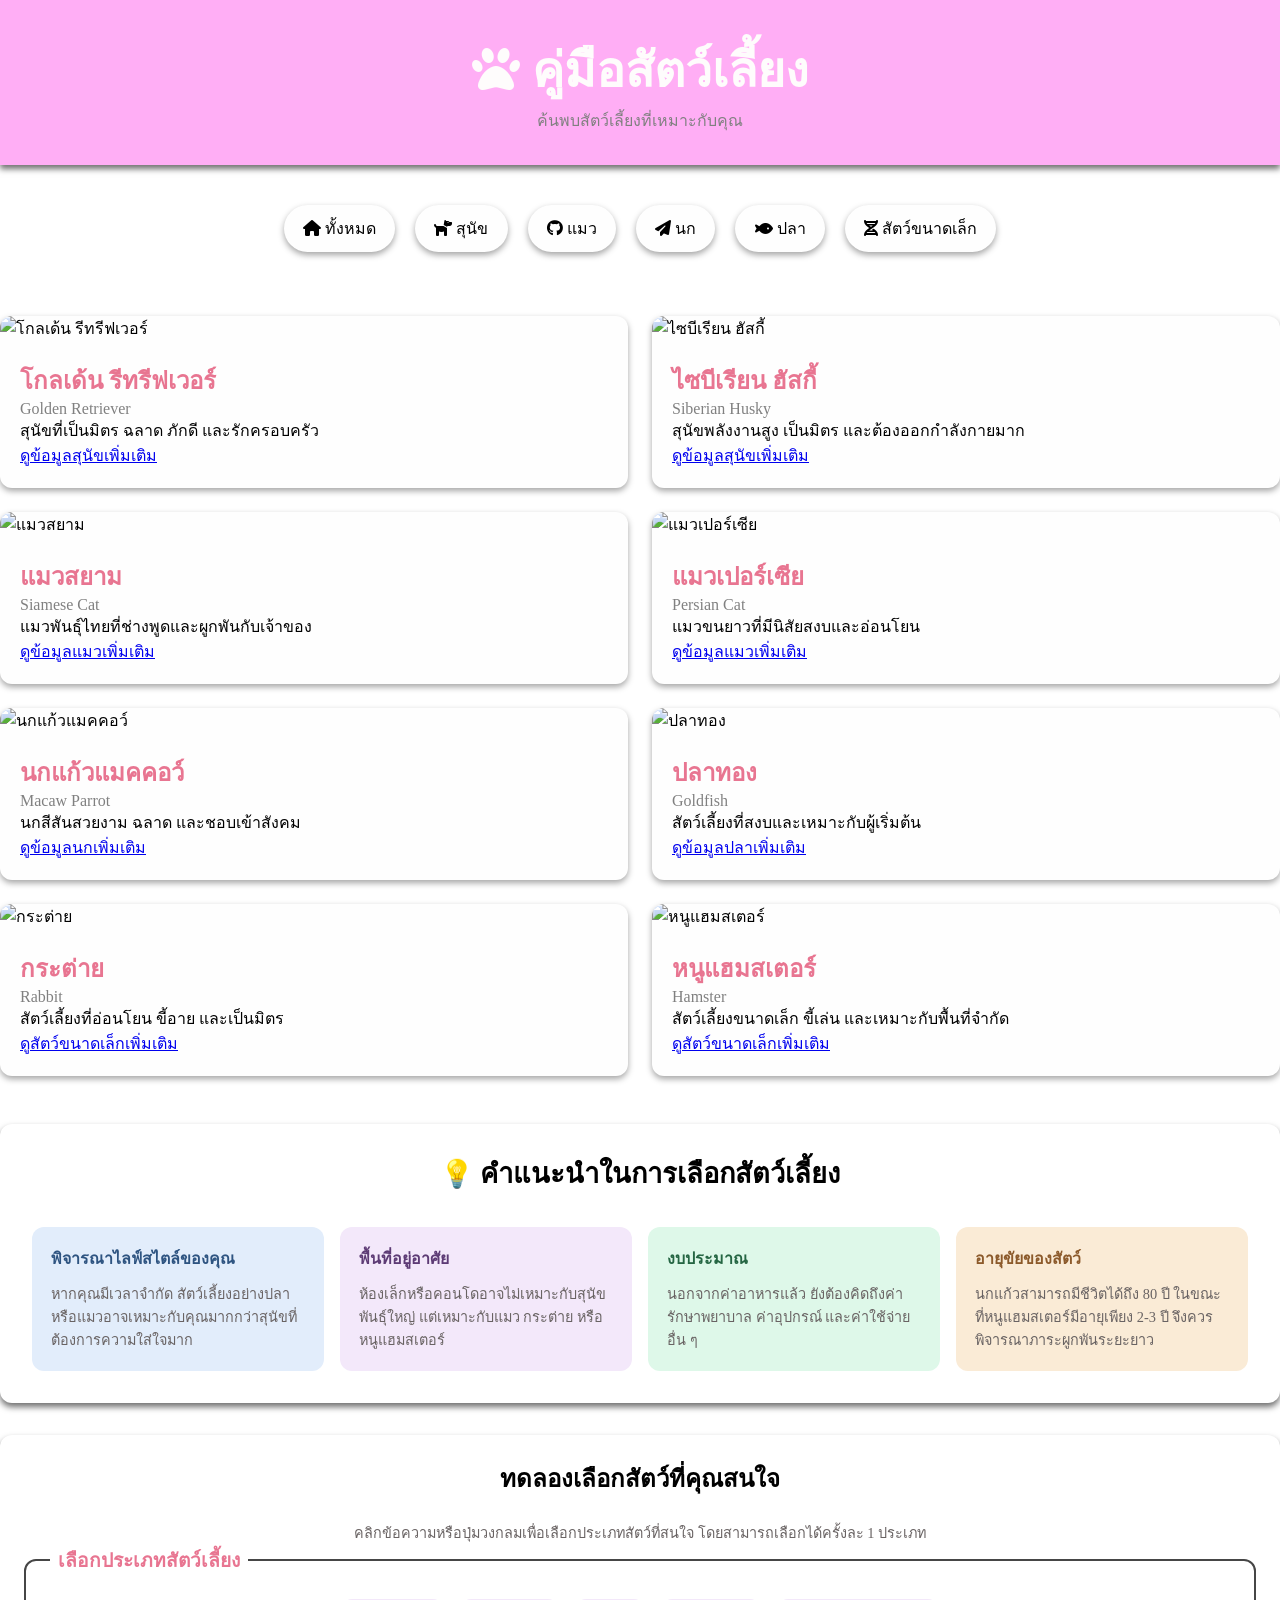
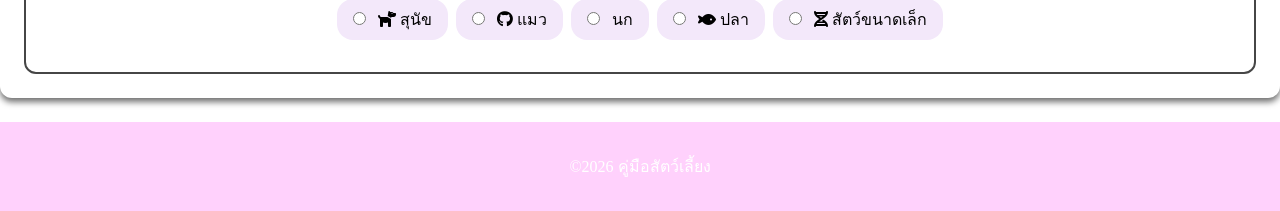
==== pets02/index.html @ fc181647 "pet-02" ====
<!DOCTYPE html>
<html lang="en">

<head>
    <meta charset="UTF-8">
    <meta name="viewport" content="width=device-width, initial-scale=1.0">
    <title>คู่มือสัตว์เลี้ยง</title>
    <link rel="stylesheet" href="../css/style-pets02.css">
    <!-- Font Awesome Icons -->
    <link rel="stylesheet" href="https://cdnjs.cloudflare.com/ajax/libs/font-awesome/6.7.2/css/all.min.css">
</head>

<body>
    <header class="header">
        <div class="header-content">
            <h1 class="header-title"><i class="fa-solid fa-paw"></i> คู่มือสัตว์เลี้ยง</h1>
            <p class="header-subtitle">ค้นพบสัตว์เลี้ยงที่เหมาะกับคุณ</p>
        </div>
    </header>

    <input type="radio" id="filter-all" name="catagory" class="filter-radio">
    <input type="radio" id="filter-dog" name="catagory" class="filter-radio">
    <input type="radio" id="filter-cat" name="catagory" class="filter-radio">
    <input type="radio" id="filter-bird" name="catagory" class="filter-radio">
    <input type="radio" id="filter-fish" name="catagory" class="filter-radio">
    <input type="radio" id="filter-small-pets" name="catagory" class="filter-radio">
    <!-----------Navber---------->
    <nav>
        <label for="filter-all" class="filter-label"><i class="fa-solid fa-house"></i> ทั้งหมด</label>
        <label for="filter-dog" class="filter-label"><i class="fa-solid fa-dog"></i> สุนัข</label>
        <label for="filter-cat" class="filter-label"><i class="fa-brands fa-github"></i> แมว</label>
        <label for="filter-bird" class="filter-label"><i class="fa-solid fa-paper-plane"></i> นก</label>
        <label for="filter-fish" class="filter-label"><i class="fa-solid fa-fish"></i> ปลา</label>
        <label for="filter-small-pets" class="filter-label"><i class="fa-solid fa-dna"></i> สัตว์ขนาดเล็ก</label>
    </nav>
 
    <main class="container">
        <h2 class="page-title">
                <span class="catagory-title title-all">สัตว์เลี้ยงทั้งหมด</span>
                <span class="catagory-title title-dog">สุนัข</span>
                <span class="catagory-title title-cat">แมว</span>
                <span class="catagory-title title-bird">นก</span>
                <span class="catagory-title title-fish">ปลา</span>
                <span class="catagory-title title-small-pets">สัตว์ขนาดเล็ก</span>
        </h2>

        <div class="pet-grid">
            <article class="pet-card pet-dog">
                <img src="https://images.unsplash.com/photo-1734966213753-1b361564bab4?auto=format&amp;fit=crop&amp;w=1080&amp;q=80"
                    alt="โกลเด้น รีทรีฟเวอร์">

                <div class="pet-content">
                    <h2>โกลเด้น รีทรีฟเวอร์</h2>
                    <p class="breed">Golden Retriever</p>
                    <p>สุนัขที่เป็นมิตร ฉลาด ภักดี และรักครอบครัว</p>
                    <p><a href="dog.html">ดูข้อมูลสุนัขเพิ่มเติม</a></p>
                </div>
            </article>

            <article class="pet-card pet-dog">
                <img src="https://images.unsplash.com/photo-1590419690008-905895e8fe0d?auto=format&amp;fit=crop&amp;w=1080&amp;q=80"
                    alt="ไซบีเรียน ฮัสกี้">

                <div class="pet-content">
                    <h2>ไซบีเรียน ฮัสกี้</h2>
                    <p class="breed">Siberian Husky</p>
                    <p>สุนัขพลังงานสูง เป็นมิตร และต้องออกกำลังกายมาก</p>
                    <p><a href="dog.html">ดูข้อมูลสุนัขเพิ่มเติม</a></p>
                </div>
            </article>

            <article class="pet-card pet-cat">
                <img src="https://images.unsplash.com/photo-1568152950566-c1bf43f4ab28?auto=format&amp;fit=crop&amp;w=1080&amp;q=80"
                    alt="แมวสยาม">

                <div class="pet-content">
                    <h2>แมวสยาม</h2>
                    <p class="breed">Siamese Cat</p>
                    <p>แมวพันธุ์ไทยที่ช่างพูดและผูกพันกับเจ้าของ</p>
                    <p><a href="cat.html">ดูข้อมูลแมวเพิ่มเติม</a></p>
                </div>
            </article>

            <article class="pet-card pet-cat">
                <img src="https://images.unsplash.com/photo-1585137173132-cf49e10ad27d?auto=format&amp;fit=crop&amp;w=1080&amp;q=80"
                    alt="แมวเปอร์เซีย">

                <div class="pet-content">
                    <h2>แมวเปอร์เซีย</h2>
                    <p class="breed">Persian Cat</p>
                    <p>แมวขนยาวที่มีนิสัยสงบและอ่อนโยน</p>
                    <p><a href="cat.html">ดูข้อมูลแมวเพิ่มเติม</a></p>
                </div>
            </article>

            <article class="pet-card pet-bird">
                <img src="https://images.unsplash.com/photo-1584888890205-9b49eaf0c660?auto=format&amp;fit=crop&amp;w=1080&amp;q=80"
                    alt="นกแก้วแมคคอว์">

                <div class="pet-content">
                    <h2>นกแก้วแมคคอว์</h2>
                    <p class="breed">Macaw Parrot</p>
                    <p>นกสีสันสวยงาม ฉลาด และชอบเข้าสังคม</p>
                    <p><a href="bird.html">ดูข้อมูลนกเพิ่มเติม</a></p>
                </div>
            </article>

            <article class="pet-card pet-fish">
                <img src="https://images.unsplash.com/photo-1592072467526-0506c6530493?auto=format&amp;fit=crop&amp;w=1080&amp;q=80"
                    alt="ปลาทอง">

                <div class="pet-content">
                    <h2>ปลาทอง</h2>
                    <p class="breed">Goldfish</p>
                    <p>สัตว์เลี้ยงที่สงบและเหมาะกับผู้เริ่มต้น</p>
                    <p><a href="fish.html">ดูข้อมูลปลาเพิ่มเติม</a></p>
                </div>
            </article>

            <article class="pet-card pet-small-pets">
                <img src="https://images.unsplash.com/photo-1622349817799-067c32295df2?auto=format&amp;fit=crop&amp;w=1080&amp;q=80"
                    alt="กระต่าย">

                <div class="pet-content">
                    <h2>กระต่าย</h2>
                    <p class="breed">Rabbit</p>
                    <p>สัตว์เลี้ยงที่อ่อนโยน ขี้อาย และเป็นมิตร</p>
                    <p><a href="small-pets.html">ดูสัตว์ขนาดเล็กเพิ่มเติม</a></p>
                </div>
            </article>

            <article class="pet-card pet-small-pets">
                <img src="https://images.unsplash.com/photo-1425082661705-1834bfd09dca?auto=format&amp;fit=crop&amp;w=1080&amp;q=80"
                    alt="หนูแฮมสเตอร์">

                <div class="pet-content">
                    <h2>หนูแฮมสเตอร์</h2>
                    <p class="breed">Hamster</p>
                    <p>สัตว์เลี้ยงขนาดเล็ก ขี้เล่น และเหมาะกับพื้นที่จำกัด</p>
                    <p><a href="small-pets.html">ดูสัตว์ขนาดเล็กเพิ่มเติม</a></p>
                </div>
            </article>

        </div>
      


    </main>
    
    <div class="advice-container">
        <h2 class="advice-title">💡 คำแนะนำในการเลือกสัตว์เลี้ยง</h2>
        <div class="advice-grid">
            <div class="advice-card">
                <h3>พิจารณาไลฟ์สไตล์ของคุณ</h3>
                <p>หากคุณมีเวลาจำกัด สัตว์เลี้ยงอย่างปลาหรือแมวอาจเหมาะกับคุณมากกว่าสุนัขที่ต้องการความใส่ใจมาก</p>
            </div>

            <div class="advice-card">
                <h3>พื้นที่อยู่อาศัย</h3>
                <p>ห้องเล็กหรือคอนโดอาจไม่เหมาะกับสุนัขพันธุ์ใหญ่ แต่เหมาะกับแมว กระต่าย หรือหนูแฮมสเตอร์</p>
            </div>

            <div class="advice-card">
                <h3>งบประมาณ</h3>
                <p>นอกจากค่าอาหารแล้ว ยังต้องคิดถึงค่ารักษาพยาบาล ค่าอุปกรณ์ และค่าใช้จ่ายอื่น ๆ</p>
            </div>

            <div class="advice-card">
                <h3>อายุขัยของสัตว์</h3>
                <p>นกแก้วสามารถมีชีวิตได้ถึง 80 ปี ในขณะที่หนูแฮมสเตอร์มีอายุเพียง 2-3 ปี จึงควรพิจารณาภาระผูกพันระยะยาว</p>
            </div>



        </div>
    </div>
      <!-- learning about forms -->
         <section class="learning-forms">
            <h2>ทดลองเลือกสัตว์ที่คุณสนใจ</h2>
            <p>คลิกข้อความหรือปุ่มวงกลมเพื่อเลือกประเภทสัตว์ที่สนใจ โดยสามารถเลือกได้ครั้งละ 1 ประเภท</p>
            <form action="" method="">
                <fieldset>
                    <legend>เลือกประเภทสัตว์เลี้ยง</legend>
                    <div class="radio-option">
                    <div class="radio-item">
                    <label for="dog">
                        <input type="radio" id="dog" name="forvorrite-pet" value="dog">
                        <i class="fa-solid fa-dog"></i> สุนัข
                    </label></div>
                    <div class="radio-item">
                    <label for="cat">
                        <input type="radio" id="cat" name="forvorrite-pet" value="cat">
                        <i class="fa-brands fa-github"></i> แมว
                    </label></div>
                    <div class="radio-item">
                    <label for="bird">
                        <input type="radio" id="bird" name="forvorrite-pet" value="bird">
                        <i class="fa-solid fa-peper-plane"></i>นก
                    </label></div>
                    <div class="radio-item">
                    <label for="fish">
                        <input type="radio" id="fish" name="forvorrite-pet" value="fish">
                        <i class="fa-solid fa-fish"></i> ปลา
                    </label></div>
                    <div class="radio-item">
                    <label for="small-pets">
                        <input type="radio" id="small-pets" name="forvorrite-pet" value="small-pets">
                        <i class="fa-solid fa-dna"></i> สัตว์ขนาดเล็ก
                    </label></div>
                    </div>
            </form>
        </section>



    <footer>
        <p>&copy;2026 คู่มือสัตว์เลี้ยง</p>
    </footer>
</body>

</html>
---- css/style-pets02.css ----
* {
    box-sizing: border-box;
    margin: 0;
    padding: 0;
    
}

:root {
    /* สีหลักของเว็บไซต์ */
    --primary-color: #fefcfc;       
    --primary-dark-color: #E87591;  
    --secondary-color: #ffa1ff;     
    --pont-color: #9cf2ff; /* สีของตัวอักษร */
    /*สีข้อความ*/
    --mute-text-color:gray;
    --nav-text-color:black;
    --light-text-color:white;
    --dark-text-color:black;
    
    /*สีพื้นหลัง*/
    --header-bg-color:rgb(253, 11, 11);
    --light-bg-color:rgb(254, 254, 254);

    /*สีเงา*/
    --header-shadow:0 4px 6px rgb(112, 112, 112);
    --card-shadow:0 3px 6px rgb(165, 165, 165);
    --border: 1px solid #464646;
}

.html {
    scroll-behavior: smooth;
    /*font-size: 16px;*/
}

.body {
    font-family: 'Segoe UI', Tahoma, Geneva, Verdana, sans-serif;
    line-height: 1.6;
    background-color: #39d4ff;
   

}


.container {
    max-width: 1280px;
    margin: 0 auto;
    
}


/*===================================
                Header
======================================*/  
.header {
    background-color: rgba(255, 104, 237, 0.534);
    box-shadow: var(--header-shadow);

    position: sticky;
    top: 0;
    z-index: 10;

    backdrop-filter: blur(10px);
}

.header-content {
    text-align: center;
    
    padding-block: 2rem;
}

.header-title {
    color: var(--primary-color);
    font-size: clamp(2rem, 5vw ,3rem);
}

.header-subtitle {
    color: var(--mute-text-color);
}

/*===================================
                Navbar
======================================*/ 
nav{
    text-align: center;
    padding-block: 2rem;
}

nav label {
    text-decoration: none;

    color: var(--nav-text-color);
    background-color: var(--light-bg-color);
    padding: 0.7rem 1.2rem;
    margin: 0.5rem;

    border-radius: 999px;
    box-shadow: var(--card-shadow);

    cursor: pointer;

    transition: transform 0.5s, box-shadow 0.2s;
    display: inline-block;
    user-select: none;
}
.filter-radio{
    /* display: none; */
    position: absolute;

    overflow: hidden;
    width: 1px;
    clip-path: inset(50%);
}
nav label:hover {
    transform: scale(1.5);
    box-shadow: 0 6px 14px gray;
}
nav label:has(input:checked) {
  background-color: #a5f0ff;
  color: var(--light-text-color);
}

#filter-all:checked ~ nav label[for="filter-all"],
#filter-dog:checked ~ nav label[for="filter-dog"],
#filter-cat:checked ~ nav label[for="filter-cat"],
#filter-bird:checked ~ nav label[for="filter-bird"],
#filter-fish:checked ~ nav label[for="filter-fish"],
#filter-small-pets:checked ~ nav label[for="filter-small-pets"]
{
  background-color: #a5f0ff;
  color: var(--light-text-color);
}

.catagory-title {
    display: none;
}
#filter-all:checked ~ main .title-all,
#filter-dog:checked ~ main .title-dog,
#filter-cat:checked ~ main .title-cat,
#filter-bird:checked ~ main .title-bird,
#filter-fish:checked ~ main .title-fish,
#filter-small-pets:checked ~ main .title-small-pets
{
    display: inline;
}

#filter-dog:checked ~ main .pet-card:not(.pet-dog),
#filter-cat:checked ~ main .pet-card:not(.pet-cat),
#filter-bird:checked ~ main .pet-card:not(.pet-bird),
#filter-fish:checked ~ main .pet-card:not(.pet-fish),
#filter-small-pets:checked ~ main .pet-card:not(.pet-small-pets)
{
    display: none;
}

/*===================================
                Main
======================================*/ 

.container {
    margin-bottom: 3rem;
}

.page-title {
    text-align: center;
    margin-bottom: 1.5rem;
}

.pet-grid {
    display: grid;
    grid-template-columns: repeat(2, 1fr);
    gap: 1.5rem;
}

.pet-card {
    background-color: var(--light-bg-color);
    box-shadow: var(--card-shadow);

    border-radius: 0.75rem;
    overflow: hidden;

    transition: transform 0.3s;
}

.pet-card:hover{
    transform: translateY(-8px);

}

.pet-card img {
    height: 16.25rem;
    width: 100%;
    object-fit: cover;
}

.pet-content {
    padding: 1.25rem;
}

.pet-content h2{
    color: var(--primary-dark-color);

}

.breed {
    color: var(--mute-text-color);
}

/*==================================
            Advice-container
=====================================*/

.advice-container {
    border-radius: 0.75rem;
    max-width: 1280px;
    margin: auto;
    background-color: #ffffff;
    box-shadow: var(--header-shadow);
}

.advice-title {
    text-align: center;
    font-size: 1.7rem;
    padding-top: 1.7rem;
}

.advice-grid {
    display: grid;
    grid-template-columns: repeat(4, 1fr); 
    gap: 1rem;
    margin: 2rem;
    padding-bottom: 2rem;
}

.advice-card {
    padding: 1.2rem;
    border-radius: 12px;
    color: #333333;
}

.advice-card h3 {
  font-size: 1rem;
  margin-bottom: 12px;
  color: #050505; 
  font-weight: 600;
}

.advice-card p {
  font-size: 0.9rem;
  margin: 0;
  color: #696363;
  line-height: 1.6;
}

/* ---------------------------------------------------
   กำหนดสีพื้นหลังการ์ด และ สีของหัวข้อ (h3)
   --------------------------------------------------- */

/* 1. การ์ดใบแรก - สีฟ้า */
.advice-grid .advice-card:nth-child(1) {
    background-color: #e2edfb; 
}
.advice-grid .advice-card:nth-child(1) h3 {
    color: #2e5481; /* สีฟ้าเข้ม */
}

/* 2. การ์ดใบที่สอง - สีม่วง */
.advice-grid .advice-card:nth-child(2) {
    background-color: #f3e8fa; 
}
.advice-grid .advice-card:nth-child(2) h3 {
    color: #5d3b75; /* สีม่วงเข้ม */
}

/* 3. การ์ดใบที่สาม - สีเขียว */
.advice-grid .advice-card:nth-child(3) {
    background-color: #def8e9; 
}
.advice-grid .advice-card:nth-child(3) h3 {
    color: #256643; /* สีเขียวเข้ม */
}

/* 4. การ์ดใบที่สี่ - สีส้มพีช */
.advice-grid .advice-card:nth-child(4) {
    background-color: #faebd6; 
}
.advice-grid .advice-card:nth-child(4) h3 {
    color: #8c5a2b; /* สีน้ำตาล/ส้มเข้ม */
}

/*===================================
                Footer
======================================*/ 

footer {
    padding-block: 2rem;
    background-color: #ffc9fcd9;

    color: var(--light-text-color);
    margin-top: 1.5rem;

    text-align: center;
}

/*===================================
             learning forms
======================================*/ 
.learning-forms {
    border-radius: 0.75rem;
    max-width: 1280px;
    margin: auto;
    background-color: #ffffff;
    box-shadow: var(--header-shadow);
    padding: 1.5rem;
}
.learning-forms h2 {
    text-align: center;
    margin-bottom: 1.5rem;
}
.learning-forms p {
  text-align: center;
  font-size: 0.9rem;
  margin: 0;
  color: #696363;
  line-height: 1.6;
}
.learning-forms fieldset {
    border: #464646 2px solid;
    padding: 1.5rem;
    margin: 0;
    border-radius: 0.75rem;
}
.learning-forms legend {    
    font-size: 1.2rem;
    font-weight: bold;
    color: var(--primary-dark-color);
    padding: 0 0.5rem;
}
.radio-item {
    display: flex;
    align-items: center;
    margin-bottom: 0.5rem;
}
.radio-item input{
    margin-right: 0.5rem;
    accent-color: var(--pont-color);
}
.radio-item label:has(input:checked) {
  background-color: #a5f0ff;
  color: var(--light-text-color);
}
.radio-item label {
    background-color:#f3e8fa;
    color: var(--dark-text-color);
    padding: 0.5rem 1rem;
    border-radius: 1rem;
    cursor: pointer;
    transition: background-color 0.3s;
}

.radio-item label:hover {
    background-color: #a5f0ff;
}
.radio-option{
    display: flex;
    flex-wrap: wrap;
    gap: 0.5rem;
    justify-content: center;
    flex-wrap: wrap;
}
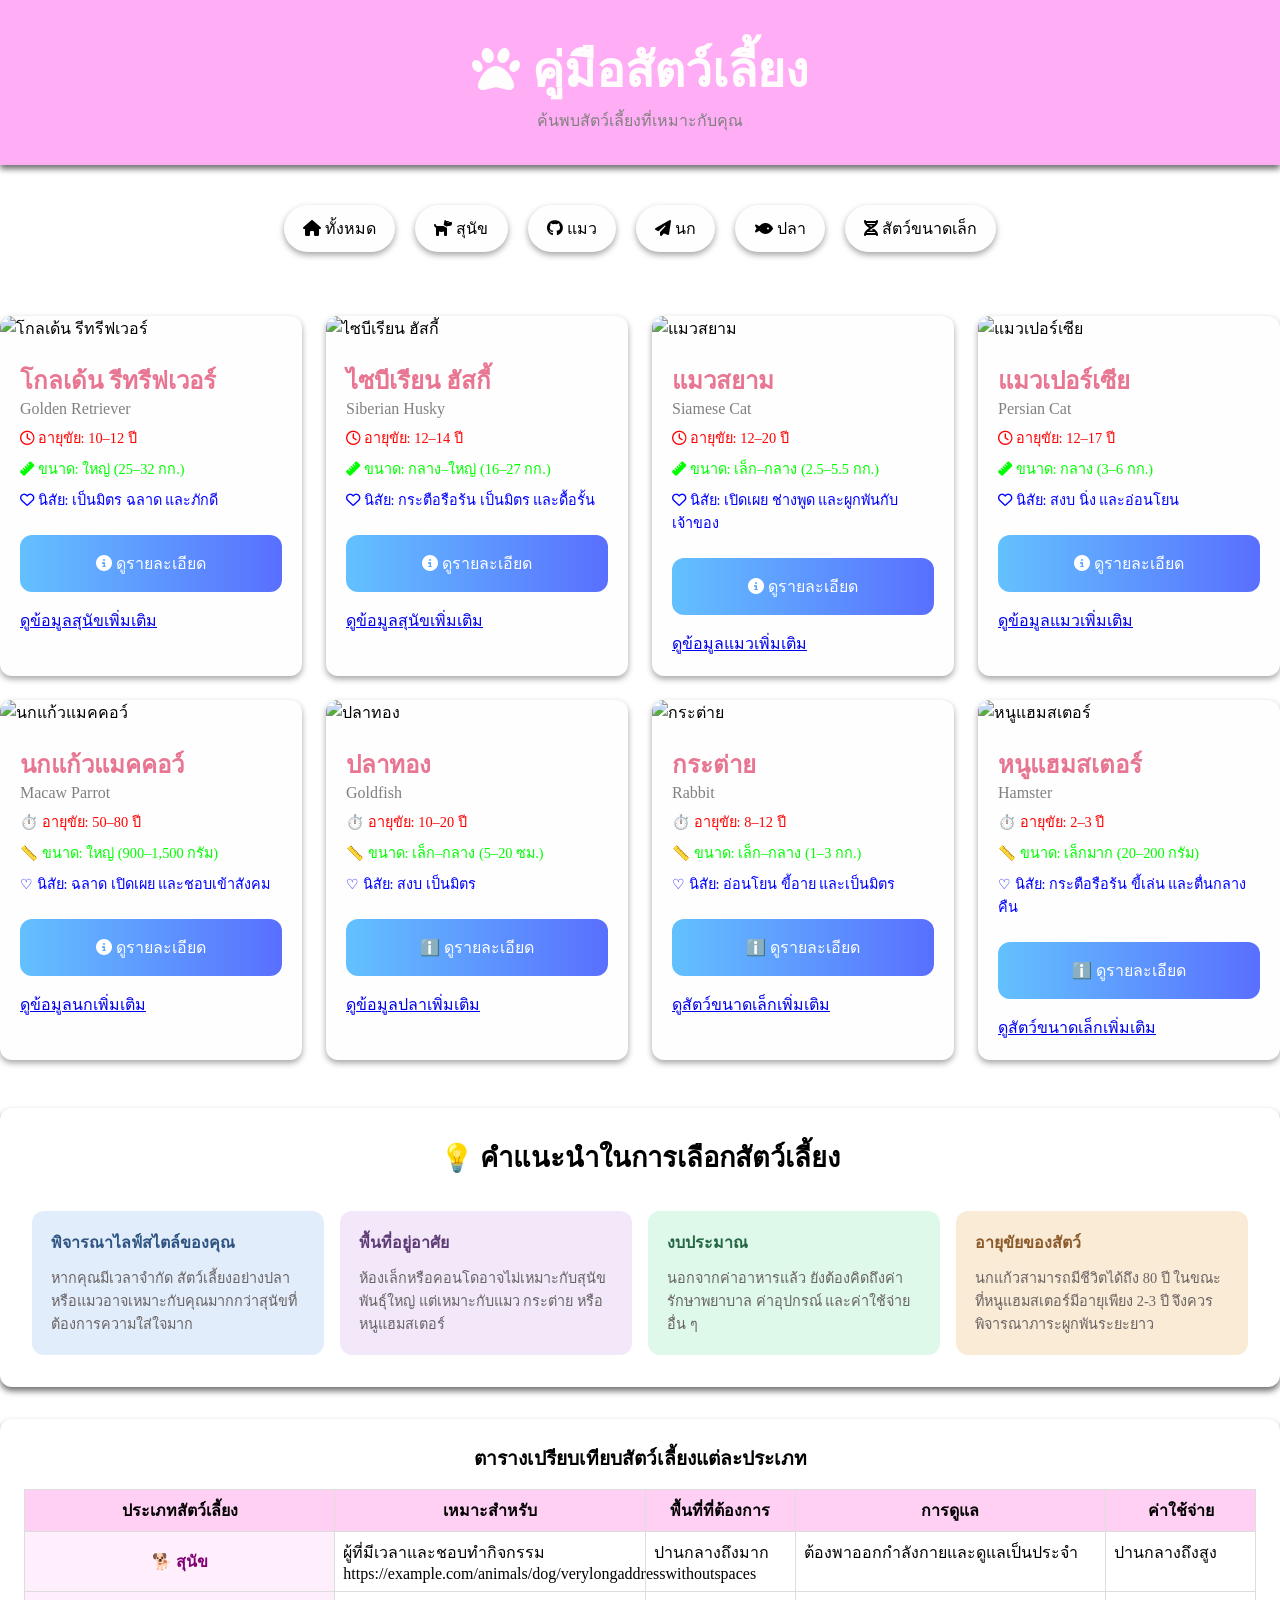
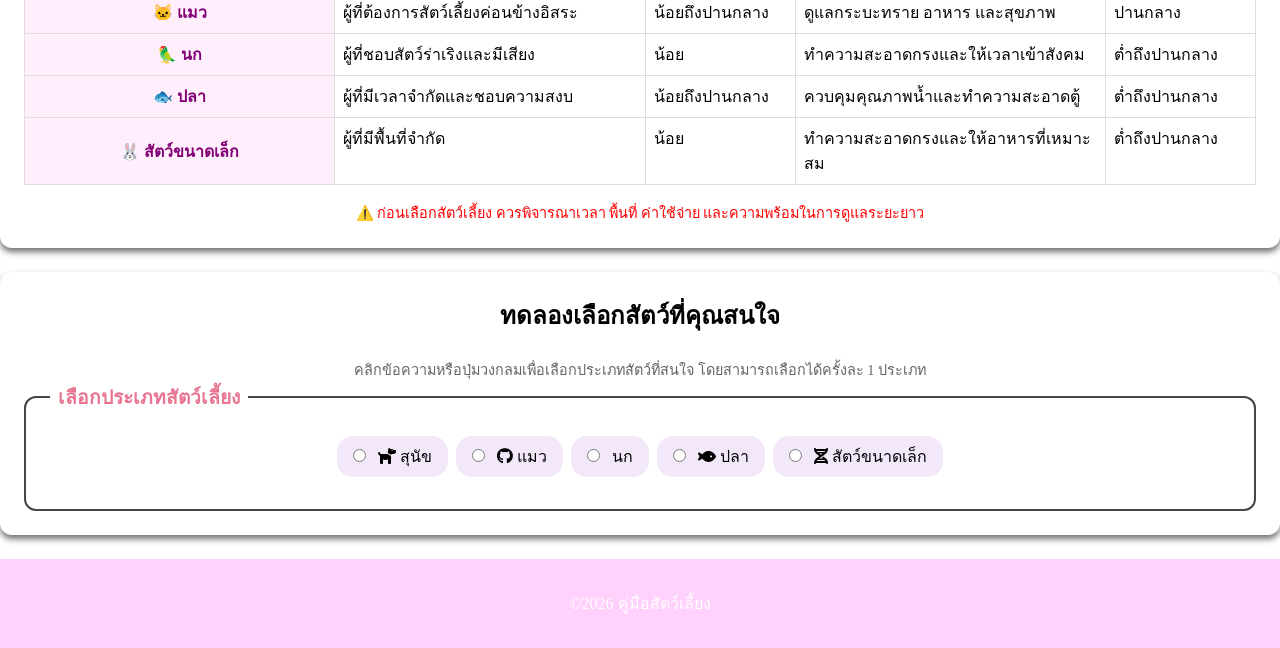
==== commit 2439d810: "table-update" ====
--- a/pets02/index.html
+++ b/pets02/index.html
@@ -45,98 +45,294 @@
         </h2>
 
         <div class="pet-grid">
-            <article class="pet-card pet-dog">
+            <article class="pet-card show-dog">
                 <img src="https://images.unsplash.com/photo-1734966213753-1b361564bab4?auto=format&amp;fit=crop&amp;w=1080&amp;q=80"
                     alt="โกลเด้น รีทรีฟเวอร์">
 
                 <div class="pet-content">
                     <h2>โกลเด้น รีทรีฟเวอร์</h2>
                     <p class="breed">Golden Retriever</p>
-                    <p>สุนัขที่เป็นมิตร ฉลาด ภักดี และรักครอบครัว</p>
+                    <!-- <p>สุนัขที่เป็นมิตร ฉลาด ภักดี และรักครอบครัว</p> -->
+                    <ul class="pet-info">
+                            <li class="info-lifespan">
+                                <i class="fa-regular fa-clock"></i>
+                                อายุขัย: 10–12 ปี
+                            </li>
+                            <li class="info-size">
+                                <i class="fa-solid fa-ruler"></i>
+                                ขนาด: ใหญ่ (25–32 กก.)
+                            </li>
+                            <li class="info-temperament">
+                                <i class="fa-regular fa-heart"></i>
+                                นิสัย: เป็นมิตร ฉลาด และภักดี
+                            </li>
+                        </ul>
+                        <!-- ปุ่มเปิด/ปิดรายละเอียดเพิ่มเติม -->
+                        <details class="pet-details">
+                            <summary class="pet-btn">
+                                <i class="fa-solid fa-circle-info"></i>
+                                <span class="show-detail">ดูรายละเอียด</span>
+                                <span class="hide-detail">ซ่อนรายละเอียด</span>
+                            </summary>
+
+                            <div class="pet-details-body">
+                                <section>
+                                    <h4>📝 รายละเอียด</h4>
+                                    <p>สุนัขพันธุ์โกลเด้นเป็นสุนัขที่เป็นมิตรและรักครอบครัวมาก
+                                        เหมาะสำหรับครอบครัวที่มีเด็ก มีสติปัญญาสูงและฝึกได้ง่าย</p>
+                                </section>
+                                <section>
+                                    <h4>🏥 การดูแล</h4>
+                                    <p>ออกกำลังกายสูง และหวีขนทุกวัน</p>
+                                </section>
+                            </div>
+                        </details>
+                    
                     <p><a href="dog.html">ดูข้อมูลสุนัขเพิ่มเติม</a></p>
                 </div>
             </article>
 
-            <article class="pet-card pet-dog">
+            <article class="pet-card show-dog">
                 <img src="https://images.unsplash.com/photo-1590419690008-905895e8fe0d?auto=format&amp;fit=crop&amp;w=1080&amp;q=80"
                     alt="ไซบีเรียน ฮัสกี้">
 
                 <div class="pet-content">
                     <h2>ไซบีเรียน ฮัสกี้</h2>
                     <p class="breed">Siberian Husky</p>
-                    <p>สุนัขพลังงานสูง เป็นมิตร และต้องออกกำลังกายมาก</p>
+                    <ul class="pet-info">
+                            <li class="info-lifespan">
+                                <i class="fa-regular fa-clock"></i>
+                                อายุขัย: 12–14 ปี
+                            </li>
+                            <li class="info-size">
+                                <i class="fa-solid fa-ruler"></i>
+                                ขนาด: กลาง–ใหญ่ (16–27 กก.)
+                            </li>
+                            <li class="info-temperament">
+                                <i class="fa-regular fa-heart"></i>
+                                นิสัย: กระตือรือร้น เป็นมิตร และดื้อรั้น
+                            </li>
+                        </ul>
+ 
+ 
+ 
+                        <details class="pet-details">
+                            <summary class="pet-btn">
+                                <i class="fa-solid fa-circle-info"></i>
+                                <span class="show-detail">ดูรายละเอียด</span>
+                                <span class="hide-detail">ซ่อนรายละเอียด</span>
+                            </summary>
+                            <div class="pet-details-body">
+                                <section>
+                                    <h4>📝 รายละเอียด</h4>
+                                    <p>ไซบีเรียน ฮัสกี้มีต้นกำเนิดจากไซบีเรีย ทนทานต่ออากาศหนาว
+                                        มีพลังงานสูงและต้องการการออกกำลังกายมาก</p>
+                                </section>
+                                <section>
+                                    <h4>🏥 การดูแล</h4>
+                                    <p>ออกกำลังกายสูงมาก และหวีขนบ่อย</p>
+                                </section>
+                            </div>
+                        </details>
                     <p><a href="dog.html">ดูข้อมูลสุนัขเพิ่มเติม</a></p>
                 </div>
             </article>
 
-            <article class="pet-card pet-cat">
+            <article class="pet-card show-cat">
                 <img src="https://images.unsplash.com/photo-1568152950566-c1bf43f4ab28?auto=format&amp;fit=crop&amp;w=1080&amp;q=80"
                     alt="แมวสยาม">
 
                 <div class="pet-content">
                     <h2>แมวสยาม</h2>
                     <p class="breed">Siamese Cat</p>
-                    <p>แมวพันธุ์ไทยที่ช่างพูดและผูกพันกับเจ้าของ</p>
+                    <ul class="pet-info">
+                            <li class="info-lifespan">
+                                <i class="fa-regular fa-clock"></i>
+                                อายุขัย: 12–20 ปี
+                            </li>
+                            <li class="info-size">
+                                <i class="fa-solid fa-ruler"></i>
+                                ขนาด: เล็ก–กลาง (2.5–5.5 กก.)
+                            </li>
+                            <li class="info-temperament">
+                                <i class="fa-regular fa-heart"></i>
+                                นิสัย: เปิดเผย ช่างพูด และผูกพันกับเจ้าของ
+                            </li>
+                        </ul>
+                        <details class="pet-details">
+                            <summary class="pet-btn">
+                                <i class="fa-solid fa-circle-info"></i>
+                                <span class="show-detail">ดูรายละเอียด</span>
+                                <span class="hide-detail">ซ่อนรายละเอียด</span>
+                            </summary>
+                            <div class="pet-details-body">
+                                <section>
+                                    <h4>📝 รายละเอียด</h4>
+                                    <p>แมวสยามเป็นแมวพันธุ์ไทย มีสีขาวครีมและจุดสีเข้มที่ใบหน้า หู ขา และหาง
+                                        ชอบพูดคุยและเข้ากับคนได้ง่าย</p>
+                                </section>
+                                <section>
+                                    <h4>🏥 การดูแล</h4>
+                                    <p>ดูแลง่าย และหวีขนสัปดาห์ละครั้ง</p>
+                                </section>
+                            </div>
+                        </details>
                     <p><a href="cat.html">ดูข้อมูลแมวเพิ่มเติม</a></p>
                 </div>
             </article>
 
-            <article class="pet-card pet-cat">
+            <article class="pet-card show-cat">
                 <img src="https://images.unsplash.com/photo-1585137173132-cf49e10ad27d?auto=format&amp;fit=crop&amp;w=1080&amp;q=80"
                     alt="แมวเปอร์เซีย">
 
                 <div class="pet-content">
                     <h2>แมวเปอร์เซีย</h2>
                     <p class="breed">Persian Cat</p>
-                    <p>แมวขนยาวที่มีนิสัยสงบและอ่อนโยน</p>
+                    <ul class="pet-info">
+                            <li class="info-lifespan">
+                                <i class="fa-regular fa-clock"></i>
+                                อายุขัย: 12–17 ปี
+                            </li>
+                            <li class="info-size">
+                                <i class="fa-solid fa-ruler"></i>
+                                ขนาด: กลาง (3–6 กก.)
+                            </li>
+                            <li class="info-temperament">
+                                <i class="fa-regular fa-heart"></i>
+                                นิสัย: สงบ นิ่ง และอ่อนโยน
+                            </li>
+                        </ul>
+                        <details class="pet-details">
+                            <summary class="pet-btn">
+                                <i class="fa-solid fa-circle-info"></i>
+                                <span class="show-detail">ดูรายละเอียด</span>
+                                <span class="hide-detail">ซ่อนรายละเอียด</span>
+                            </summary>
+
+                            <div class="pet-details-body">
+                                <section>
+                                    <h4>📝 รายละเอียด</h4>
+                                    <p>แมวเปอร์เซียมีขนยาวและหนานุ่ม ใบหน้าแบนและตาโต นิสัยสงบและชอบอยู่ในบ้าน
+                                        ต้องดูแลขนเป็นพิเศษ</p>
+                                </section>
+                                <section>
+                                    <h4>🏥 การดูแล</h4>
+                                    <p>หวีขนทุกวัน และดูแลดวงตาเป็นพิเศษ</p>
+                                </section>
+                            </div>
+                        </details>
                     <p><a href="cat.html">ดูข้อมูลแมวเพิ่มเติม</a></p>
                 </div>
             </article>
 
-            <article class="pet-card pet-bird">
+            <article class="pet-card show-bird">
                 <img src="https://images.unsplash.com/photo-1584888890205-9b49eaf0c660?auto=format&amp;fit=crop&amp;w=1080&amp;q=80"
                     alt="นกแก้วแมคคอว์">
 
                 <div class="pet-content">
                     <h2>นกแก้วแมคคอว์</h2>
                     <p class="breed">Macaw Parrot</p>
-                    <p>นกสีสันสวยงาม ฉลาด และชอบเข้าสังคม</p>
+                    <ul class="pet-info">
+                            <li class="info-lifespan">⏱️ อายุขัย: 50–80 ปี</li>
+                            <li class="info-size">📏 ขนาด: ใหญ่ (900–1,500 กรัม)</li>
+                            <li class="info-temperament">♡ นิสัย: ฉลาด เปิดเผย และชอบเข้าสังคม</li>
+                        </ul>
+ 
+
+                        <details class="pet-details">
+                            <summary class="pet-btn">
+                                <i class="fa-solid fa-circle-info"></i>
+                                <span class="show-detail">ดูรายละเอียด</span>
+                                <span class="hide-detail">ซ่อนรายละเอียด</span>
+                            </summary>
+
+                            <div class="pet-details-body">
+                                <section>
+                                    <h4>📝 รายละเอียด</h4>
+                                    <p>นกแก้วแมคคอว์เป็นนกขนาดใหญ่ที่มีสีสันสวยงาม สามารถเลียนเสียงคนพูดได้
+                                        มีอายุยืนและต้องการความใส่ใจมาก</p>
+                                </section>
+                                <section>
+                                    <h4>🏥 การดูแล</h4>
+                                    <p>ต้องการกรงขนาดใหญ่และปฏิสัมพันธ์ทุกวัน</p>
+                                </section>
+                            </div>
+                        </details>
                     <p><a href="bird.html">ดูข้อมูลนกเพิ่มเติม</a></p>
                 </div>
             </article>
 
-            <article class="pet-card pet-fish">
+            <article class="pet-card show-fish">
                 <img src="https://images.unsplash.com/photo-1592072467526-0506c6530493?auto=format&amp;fit=crop&amp;w=1080&amp;q=80"
                     alt="ปลาทอง">
 
                 <div class="pet-content">
                     <h2>ปลาทอง</h2>
                     <p class="breed">Goldfish</p>
-                    <p>สัตว์เลี้ยงที่สงบและเหมาะกับผู้เริ่มต้น</p>
+                    <ul class="pet-info">
+                            <li class="info-lifespan">⏱️ อายุขัย: 10–20 ปี</li>
+                            <li class="info-size">📏 ขนาด: เล็ก–กลาง (5–20 ซม.)</li>
+                            <li class="info-temperament">♡ นิสัย: สงบ เป็นมิตร</li>
+                        </ul>
+ 
+ 
+                        <details class="pet-details">
+                            <summary class="pet-btn">ℹ️ <span class="show-detail">ดูรายละเอียด</span><span class="hide-detail">ซ่อนรายละเอียด</span></summary>
+                            <div class="pet-details-body">
+                                <section><h4>📝 รายละเอียด</h4><p>ปลาทองเป็นสัตว์เลี้ยงที่ดูแลง่ายและเหมาะสำหรับผู้เริ่มต้น มีหลายสายพันธุ์และต้องการพื้นที่ว่ายน้ำที่เพียงพอ</p></section>
+                                <section><h4>🏥 การดูแล</h4><p>เปลี่ยนน้ำสม่ำเสมอ และให้อาหารวันละ 1–2 ครั้ง</p></section>
+                            </div>
+                        </details>
                     <p><a href="fish.html">ดูข้อมูลปลาเพิ่มเติม</a></p>
                 </div>
             </article>
 
-            <article class="pet-card pet-small-pets">
+            <article class="pet-card show-small-pets">
                 <img src="https://images.unsplash.com/photo-1622349817799-067c32295df2?auto=format&amp;fit=crop&amp;w=1080&amp;q=80"
                     alt="กระต่าย">
 
                 <div class="pet-content">
                     <h2>กระต่าย</h2>
                     <p class="breed">Rabbit</p>
-                    <p>สัตว์เลี้ยงที่อ่อนโยน ขี้อาย และเป็นมิตร</p>
+                    <ul class="pet-info">
+                                <li class="info-lifespan">⏱️ อายุขัย: 8–12 ปี</li>
+                                <li class="info-size">📏 ขนาด: เล็ก–กลาง (1–3 กก.)</li>
+                                <li class="info-temperament">♡ นิสัย: อ่อนโยน ขี้อาย และเป็นมิตร</li>
+                            </ul>
+ 
+                           
+                            <details class="pet-details">
+                                <summary class="pet-btn">ℹ️ <span class="show-detail">ดูรายละเอียด</span><span class="hide-detail">ซ่อนรายละเอียด</span></summary>
+                                <div class="pet-details-body">
+                                    <section><h4>📝 รายละเอียด</h4><p>กระต่ายเป็นสัตว์เลี้ยงที่น่ารักและเหมาะกับครอบครัว ชอบกินหญ้าและผัก และต้องการพื้นที่สำหรับวิ่งเล่น</p></section>
+                                    <section><h4>🏥 การดูแล</h4><p>ดูแลขนบ่อย ให้อาหารประเภทหญ้าและผัก</p></section>
+                                </div>
+                            </details>
                     <p><a href="small-pets.html">ดูสัตว์ขนาดเล็กเพิ่มเติม</a></p>
                 </div>
             </article>
 
-            <article class="pet-card pet-small-pets">
+            <article class="pet-card show-small-pets">
                 <img src="https://images.unsplash.com/photo-1425082661705-1834bfd09dca?auto=format&amp;fit=crop&amp;w=1080&amp;q=80"
                     alt="หนูแฮมสเตอร์">
 
                 <div class="pet-content">
                     <h2>หนูแฮมสเตอร์</h2>
                     <p class="breed">Hamster</p>
-                    <p>สัตว์เลี้ยงขนาดเล็ก ขี้เล่น และเหมาะกับพื้นที่จำกัด</p>
+                    <ul class="pet-info">
+                            <li class="info-lifespan">⏱️ อายุขัย: 2–3 ปี</li>
+                            <li class="info-size">📏 ขนาด: เล็กมาก (20–200 กรัม)</li>
+                            <li class="info-temperament">♡ นิสัย: กระตือรือร้น ขี้เล่น และตื่นกลางคืน</li>
+                        </ul>
+ 
+                       
+                        <details class="pet-details">
+                            <summary class="pet-btn">ℹ️ <span class="show-detail">ดูรายละเอียด</span><span class="hide-detail">ซ่อนรายละเอียด</span></summary>
+                            <div class="pet-details-body">
+                                <section><h4>📝 รายละเอียด</h4><p>แฮมสเตอร์เหมาะสำหรับผู้ที่มีพื้นที่จำกัด กระตือรือร้นในเวลากลางคืนและมีพฤติกรรมชอบเก็บอาหาร</p></section>
+                                <section><h4>🏥 การดูแล</h4><p>ทำความสะอาดกรงสัปดาห์ละครั้งและจัดเตรียมวงล้อวิ่ง</p></section>
+                            </div>
+                        </details>
                     <p><a href="small-pets.html">ดูสัตว์ขนาดเล็กเพิ่มเติม</a></p>
                 </div>
             </article>
@@ -174,6 +370,77 @@
 
         </div>
     </div>
+    <div class="table-responsive">
+                <table class="pet-table">
+                    <caption>
+                        ตารางเปรียบเทียบสัตว์เลี้ยงแต่ละประเภท
+                    </caption>
+
+                    <thead>
+                        <tr>
+                            <th scope="col">ประเภทสัตว์เลี้ยง</th>
+                            <th scope="col">เหมาะสำหรับ</th>
+                            <th scope="col">พื้นที่ที่ต้องการ</th>
+                            <th scope="col">การดูแล</th>
+                            <th scope="col">ค่าใช้จ่าย</th>
+                        </tr>
+                    </thead>
+
+                    <!-- scope="col" ช่วยด้าน Accessibility ทำให้โปรแกรมอ่านหน้าจอเข้าใจอย่างชัดเจนว่าเซลล์นี้เป็นหัวข้อของคอลัมน์ใด -->
+
+
+                    <tbody>
+                        <tr>
+                            <th scope="row">🐕 สุนัข</th>
+                            <td>ผู้ที่มีเวลาและชอบทำกิจกรรม
+                                https://example.com/animals/dog/verylongaddresswithoutspaces
+                            </td>
+                            <td>ปานกลางถึงมาก</td>
+                            <td>ต้องพาออกกำลังกายและดูแลเป็นประจำ</td>
+                            <td>ปานกลางถึงสูง</td>
+                        </tr>
+
+                        <tr>
+                            <th scope="row">🐱 แมว</th>
+                            <td>ผู้ที่ต้องการสัตว์เลี้ยงค่อนข้างอิสระ</td>
+                            <td>น้อยถึงปานกลาง</td>
+                            <td>ดูแลกระบะทราย อาหาร และสุขภาพ</td>
+                            <td>ปานกลาง</td>
+                        </tr>
+
+                        <tr>
+                            <th scope="row">🦜 นก</th>
+                            <td>ผู้ที่ชอบสัตว์ร่าเริงและมีเสียง</td>
+                            <td>น้อย</td>
+                            <td>ทำความสะอาดกรงและให้เวลาเข้าสังคม</td>
+                            <td>ต่ำถึงปานกลาง</td>
+                        </tr>
+
+                        <tr>
+                            <th scope="row">🐟 ปลา</th>
+                            <td>ผู้ที่มีเวลาจำกัดและชอบความสงบ</td>
+                            <td>น้อยถึงปานกลาง</td>
+                            <td>ควบคุมคุณภาพน้ำและทำความสะอาดตู้</td>
+                            <td>ต่ำถึงปานกลาง</td>
+                        </tr>
+
+                        <tr>
+                            <th scope="row">🐰 สัตว์ขนาดเล็ก</th>
+                            <td>ผู้ที่มีพื้นที่จำกัด</td>
+                            <td>น้อย</td>
+                            <td>ทำความสะอาดกรงและให้อาหารที่เหมาะสม</td>
+                            <td>ต่ำถึงปานกลาง</td>
+                        </tr>
+                    </tbody>
+                </table>
+             <p class="guide-note">
+                ⚠️ ก่อนเลือกสัตว์เลี้ยง ควรพิจารณาเวลา พื้นที่
+                ค่าใช้จ่าย และความพร้อมในการดูแลระยะยาว
+            </p>
+        </div>
+
+           
+
       <!-- learning about forms -->
          <section class="learning-forms">
             <h2>ทดลองเลือกสัตว์ที่คุณสนใจ</h2>
@@ -209,8 +476,9 @@
                     </label></div>
                     </div>
             </form>
+
         </section>
-
+<!-- tabel -->
 
 
     <footer>
--- a/css/style-pets02.css
+++ b/css/style-pets02.css
@@ -2,6 +2,7 @@
     box-sizing: border-box;
     margin: 0;
     padding: 0;
+    
     
 }
 
@@ -25,6 +26,14 @@
     --header-shadow:0 4px 6px rgb(112, 112, 112);
     --card-shadow:0 3px 6px rgb(165, 165, 165);
     --border: 1px solid #464646;
+    /* สีปุ่ม */
+    --btn-bg-color: #007bff;
+    --btn-hover-bg-color: #0056b3;
+    /* สีเพิ่มเติม */
+    --red-color: #ff0000;
+    --green-color: #00ff00;
+    --blue-color: #0000ff;
+
 }
 
 .html {
@@ -143,11 +152,11 @@
     display: inline;
 }
 
-#filter-dog:checked ~ main .pet-card:not(.pet-dog),
-#filter-cat:checked ~ main .pet-card:not(.pet-cat),
-#filter-bird:checked ~ main .pet-card:not(.pet-bird),
-#filter-fish:checked ~ main .pet-card:not(.pet-fish),
-#filter-small-pets:checked ~ main .pet-card:not(.pet-small-pets)
+#filter-dog:checked ~ main .pet-card:not(.show-dog),
+#filter-cat:checked ~ main .pet-card:not(.show-cat),
+#filter-bird:checked ~ main .pet-card:not(.show-bird),
+#filter-fish:checked ~ main .pet-card:not(.show-fish),
+#filter-small-pets:checked ~ main .pet-card:not(.show-small-pets)
 {
     display: none;
 }
@@ -167,7 +176,7 @@
 
 .pet-grid {
     display: grid;
-    grid-template-columns: repeat(2, 1fr);
+    grid-template-columns: repeat(4, 1fr);
     gap: 1.5rem;
 }
 
@@ -367,7 +376,137 @@
     justify-content: center;
     flex-wrap: wrap;
 }
-
-
-
-
+/* รายละเอียดเพิ้มเติม */
+.pet-info {
+    list-style-type: none;
+}.info-lifespan {
+    color: var(--red-color);
+    font-size: 0.9rem;
+    margin-top: 0.5rem;
+}
+.info-size {
+    color: var(--green-color);
+    font-size: 0.9rem;
+    margin-top: 0.5rem;
+}
+.info-temperament {
+    color: var(--blue-color);
+    font-size: 0.9rem;
+    margin-top: 0.5rem;
+}
+.advice-container{
+    grid-template-columns: repeat(auto-fit, minmax(250px, 1fr));
+}
+.pet-btn {
+    margin-top: 1.5rem;
+    padding: 1rem;
+    margin-bottom: 1rem;
+    border-radius: 0.75rem;
+    color: var(--light-text-color);
+    text-align: center;
+    background:linear-gradient(90deg, #63c1ff, #596fff);
+
+    cursor: pointer;
+    transition: transform 0.8s, background 5s;
+}
+.pet-btn:hover {
+    background:linear-gradient(90deg, #596fff, #63c1ff);
+    transform: scale(1.05);
+}
+.hide-detail {display: none;}
+
+.pet-details[open] .show-detail {display: none;}
+.pet-details[open] .hide-detail {display: inline;}
+
+.pet-details summary {
+    list-style: none;
+}
+.pet-details-body {
+    padding: 1rem;
+    background-color: #f3e8fa;
+    border-radius: 0.75rem;
+    margin-top: 1rem;
+
+    animation: apper 3s ease-out;
+}
+
+.table-responsive {
+   border-radius: 0.75rem;
+    max-width: 1280px;
+    margin: auto;
+    background-color: #ffffff;
+    box-shadow: var(--header-shadow);
+    margin-bottom: 1.5rem;
+    padding: 1.5rem;
+}
+.pet-table {
+    width: 100%;
+    border-collapse: collapse;
+    table-layout: fixed;
+}
+.pet-table th{
+    border: 1px solid #ddd;
+    padding: 8px;
+    text-align: center;
+    
+}
+.pet-table td {
+    border: 1px solid #ddd;
+    padding: 8px;
+    text-align: left;
+    vertical-align: top;
+    transition: background-color 0.3s;
+}
+.pet-table caption {
+    font-size: 1.2rem;
+    font-weight: bold;
+    margin-bottom: 1rem;
+    
+}
+.guide-note {
+    font-size: 0.9rem;
+    color: var(--red-color);
+    text-align: center;
+    margin-top: 1rem;
+    
+}
+.pet-table thead th{
+    background-color: #ffd0f4;
+    color: var(--dark-text-color);
+}
+.pet-table tbody th{
+    background-color: #ffeefb;
+    color:#820075;
+    white-space: nowrap;
+}
+.pet-table td:hover {
+    background-color: #f3e8fa;
+}
+
+/* .pet-table th:nth-child(1) {width: 300px;} */
+.pet-table th:nth-child(3) {width: 150px;}
+.pet-table th:nth-child(5) {width: 150px;}
+@keyframes apper {
+    from {opacity: 0; transform: translateY(-10px);}
+    to {opacity: 1;}
+}
+
+/* responsive */
+@media (max-width: 992px) {
+    .pet-grid {
+        grid-template-columns: repeat(3, 1fr);
+        margin: 0 50px;}
+    
+    .category-title {
+        display: block;
+        margin: 0.5rem 1rem;
+    }
+    
+}
+@media (max-width: 768px) {
+    .pet-grid {
+      grid-template-columns: 1fr;
+      margin: 0 20px;
+    }
+}   
+
